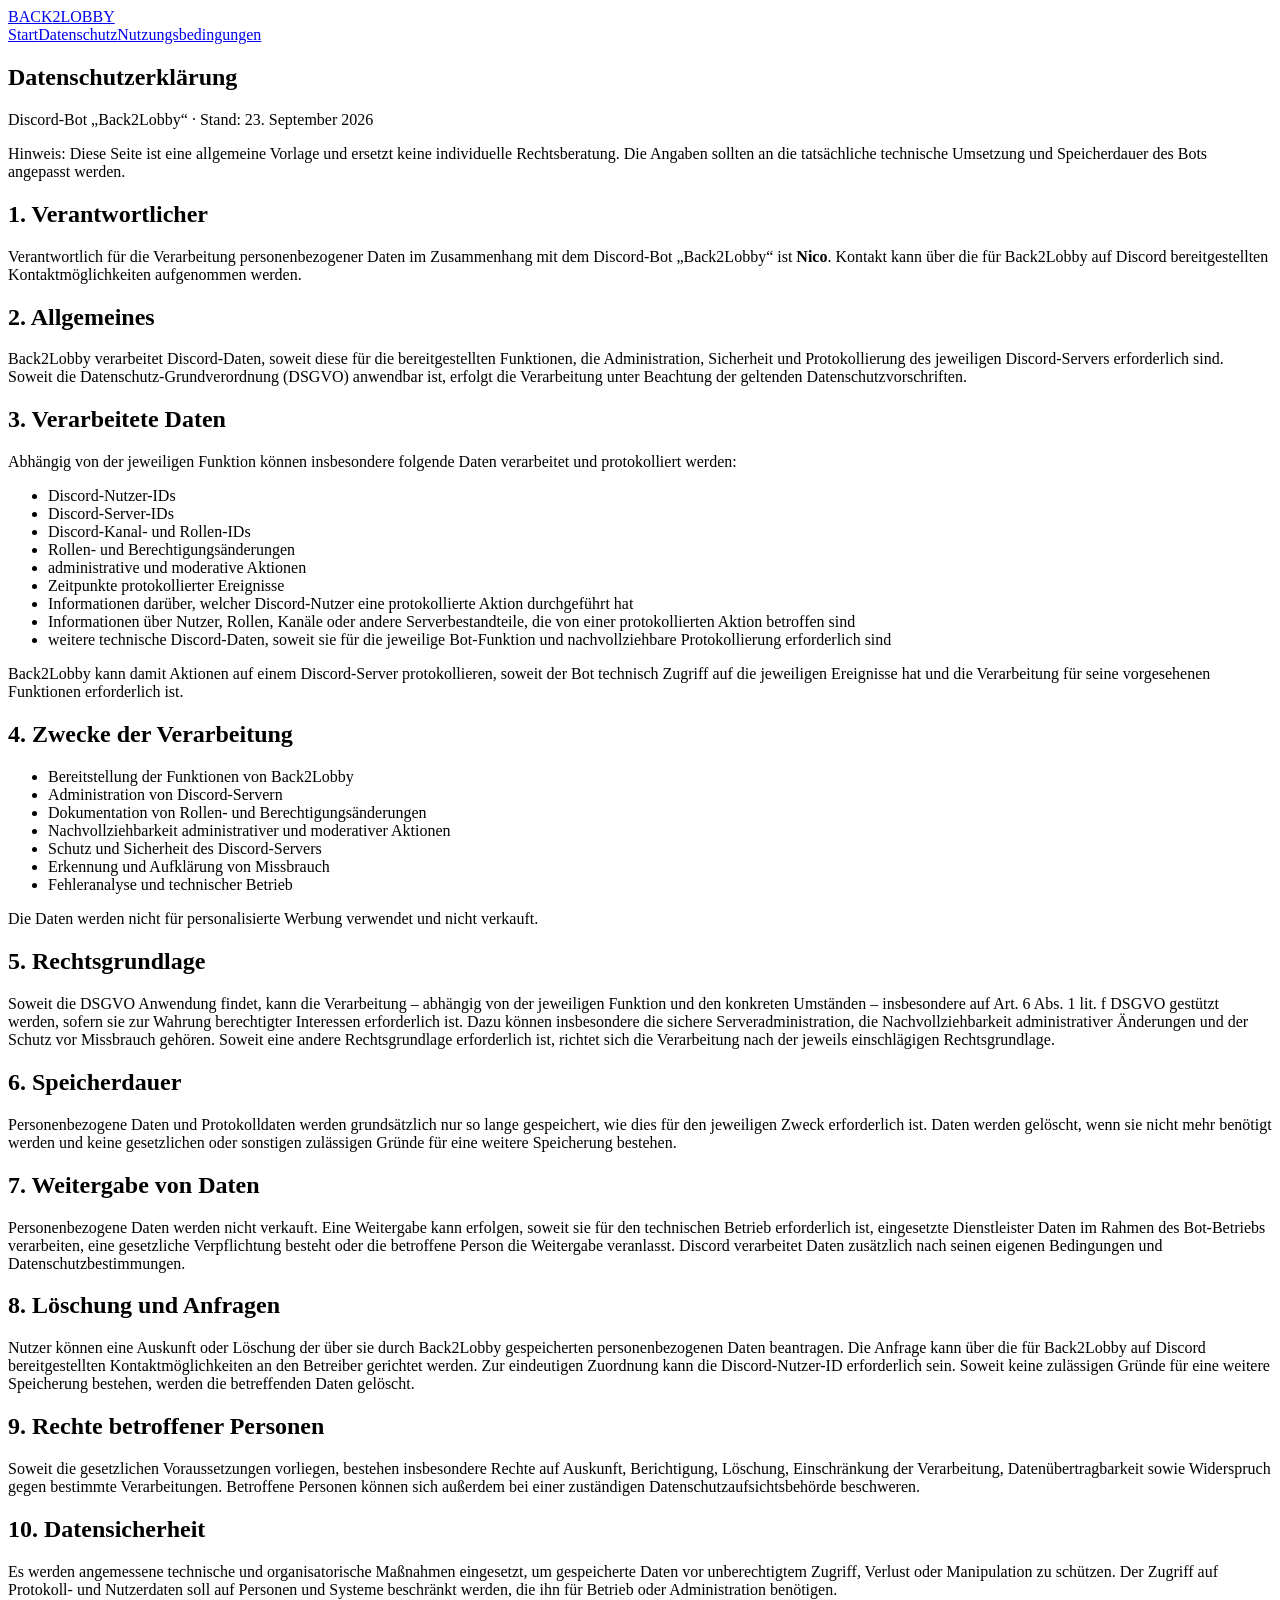
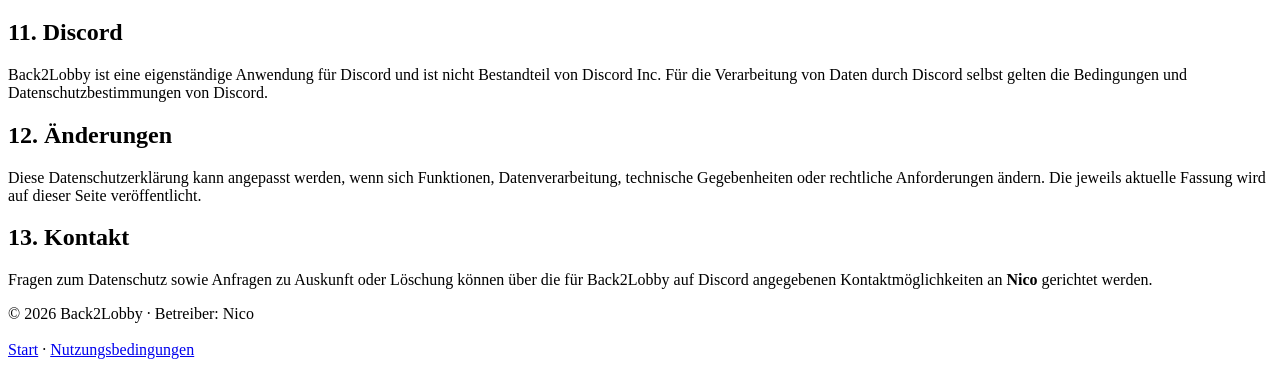
==== datenschutz.html @ cc1af465 "Add files via upload" ====
<!doctype html>
<html lang="de"><head><meta charset="utf-8"><meta name="viewport" content="width=device-width,initial-scale=1">
<title>Datenschutzerklärung – Back2Lobby</title><link rel="stylesheet" href="style.css"></head>
<body><header><div class="nav"><a class="brand" href="index.html">BACK<span>2LOBBY</span></a><nav><a href="index.html">Start</a><a class="active" href="datenschutz.html">Datenschutz</a><a href="nutzungsbedingungen.html">Nutzungsbedingungen</a></nav></div></header>
<main><article class="legal">
<h1>Datenschutz<span class="gradient">erklärung</span></h1><div class="meta">Discord-Bot „Back2Lobby“ · Stand: 23. September 2026</div>
<p class="notice">Hinweis: Diese Seite ist eine allgemeine Vorlage und ersetzt keine individuelle Rechtsberatung. Die Angaben sollten an die tatsächliche technische Umsetzung und Speicherdauer des Bots angepasst werden.</p>

<h2>1. Verantwortlicher</h2><p>Verantwortlich für die Verarbeitung personenbezogener Daten im Zusammenhang mit dem Discord-Bot „Back2Lobby“ ist <strong>Nico</strong>. Kontakt kann über die für Back2Lobby auf Discord bereitgestellten Kontaktmöglichkeiten aufgenommen werden.</p>

<h2>2. Allgemeines</h2><p>Back2Lobby verarbeitet Discord-Daten, soweit diese für die bereitgestellten Funktionen, die Administration, Sicherheit und Protokollierung des jeweiligen Discord-Servers erforderlich sind. Soweit die Datenschutz-Grundverordnung (DSGVO) anwendbar ist, erfolgt die Verarbeitung unter Beachtung der geltenden Datenschutzvorschriften.</p>

<h2>3. Verarbeitete Daten</h2><p>Abhängig von der jeweiligen Funktion können insbesondere folgende Daten verarbeitet und protokolliert werden:</p>
<ul><li>Discord-Nutzer-IDs</li><li>Discord-Server-IDs</li><li>Discord-Kanal- und Rollen-IDs</li><li>Rollen- und Berechtigungsänderungen</li><li>administrative und moderative Aktionen</li><li>Zeitpunkte protokollierter Ereignisse</li><li>Informationen darüber, welcher Discord-Nutzer eine protokollierte Aktion durchgeführt hat</li><li>Informationen über Nutzer, Rollen, Kanäle oder andere Serverbestandteile, die von einer protokollierten Aktion betroffen sind</li><li>weitere technische Discord-Daten, soweit sie für die jeweilige Bot-Funktion und nachvollziehbare Protokollierung erforderlich sind</li></ul>
<p>Back2Lobby kann damit Aktionen auf einem Discord-Server protokollieren, soweit der Bot technisch Zugriff auf die jeweiligen Ereignisse hat und die Verarbeitung für seine vorgesehenen Funktionen erforderlich ist.</p>

<h2>4. Zwecke der Verarbeitung</h2><ul><li>Bereitstellung der Funktionen von Back2Lobby</li><li>Administration von Discord-Servern</li><li>Dokumentation von Rollen- und Berechtigungsänderungen</li><li>Nachvollziehbarkeit administrativer und moderativer Aktionen</li><li>Schutz und Sicherheit des Discord-Servers</li><li>Erkennung und Aufklärung von Missbrauch</li><li>Fehleranalyse und technischer Betrieb</li></ul>
<p>Die Daten werden nicht für personalisierte Werbung verwendet und nicht verkauft.</p>

<h2>5. Rechtsgrundlage</h2><p>Soweit die DSGVO Anwendung findet, kann die Verarbeitung – abhängig von der jeweiligen Funktion und den konkreten Umständen – insbesondere auf Art. 6 Abs. 1 lit. f DSGVO gestützt werden, sofern sie zur Wahrung berechtigter Interessen erforderlich ist. Dazu können insbesondere die sichere Serveradministration, die Nachvollziehbarkeit administrativer Änderungen und der Schutz vor Missbrauch gehören. Soweit eine andere Rechtsgrundlage erforderlich ist, richtet sich die Verarbeitung nach der jeweils einschlägigen Rechtsgrundlage.</p>

<h2>6. Speicherdauer</h2><p>Personenbezogene Daten und Protokolldaten werden grundsätzlich nur so lange gespeichert, wie dies für den jeweiligen Zweck erforderlich ist. Daten werden gelöscht, wenn sie nicht mehr benötigt werden und keine gesetzlichen oder sonstigen zulässigen Gründe für eine weitere Speicherung bestehen.</p>

<h2>7. Weitergabe von Daten</h2><p>Personenbezogene Daten werden nicht verkauft. Eine Weitergabe kann erfolgen, soweit sie für den technischen Betrieb erforderlich ist, eingesetzte Dienstleister Daten im Rahmen des Bot-Betriebs verarbeiten, eine gesetzliche Verpflichtung besteht oder die betroffene Person die Weitergabe veranlasst. Discord verarbeitet Daten zusätzlich nach seinen eigenen Bedingungen und Datenschutzbestimmungen.</p>

<h2>8. Löschung und Anfragen</h2><p>Nutzer können eine Auskunft oder Löschung der über sie durch Back2Lobby gespeicherten personenbezogenen Daten beantragen. Die Anfrage kann über die für Back2Lobby auf Discord bereitgestellten Kontaktmöglichkeiten an den Betreiber gerichtet werden. Zur eindeutigen Zuordnung kann die Discord-Nutzer-ID erforderlich sein. Soweit keine zulässigen Gründe für eine weitere Speicherung bestehen, werden die betreffenden Daten gelöscht.</p>

<h2>9. Rechte betroffener Personen</h2><p>Soweit die gesetzlichen Voraussetzungen vorliegen, bestehen insbesondere Rechte auf Auskunft, Berichtigung, Löschung, Einschränkung der Verarbeitung, Datenübertragbarkeit sowie Widerspruch gegen bestimmte Verarbeitungen. Betroffene Personen können sich außerdem bei einer zuständigen Datenschutzaufsichtsbehörde beschweren.</p>

<h2>10. Datensicherheit</h2><p>Es werden angemessene technische und organisatorische Maßnahmen eingesetzt, um gespeicherte Daten vor unberechtigtem Zugriff, Verlust oder Manipulation zu schützen. Der Zugriff auf Protokoll- und Nutzerdaten soll auf Personen und Systeme beschränkt werden, die ihn für Betrieb oder Administration benötigen.</p>

<h2>11. Discord</h2><p>Back2Lobby ist eine eigenständige Anwendung für Discord und ist nicht Bestandteil von Discord Inc. Für die Verarbeitung von Daten durch Discord selbst gelten die Bedingungen und Datenschutzbestimmungen von Discord.</p>

<h2>12. Änderungen</h2><p>Diese Datenschutzerklärung kann angepasst werden, wenn sich Funktionen, Datenverarbeitung, technische Gegebenheiten oder rechtliche Anforderungen ändern. Die jeweils aktuelle Fassung wird auf dieser Seite veröffentlicht.</p>

<h2>13. Kontakt</h2><p>Fragen zum Datenschutz sowie Anfragen zu Auskunft oder Löschung können über die für Back2Lobby auf Discord angegebenen Kontaktmöglichkeiten an <strong>Nico</strong> gerichtet werden.</p>
</article></main><footer>© 2026 Back2Lobby · Betreiber: Nico<br><br><a href="index.html">Start</a> · <a href="nutzungsbedingungen.html">Nutzungsbedingungen</a></footer></body></html>
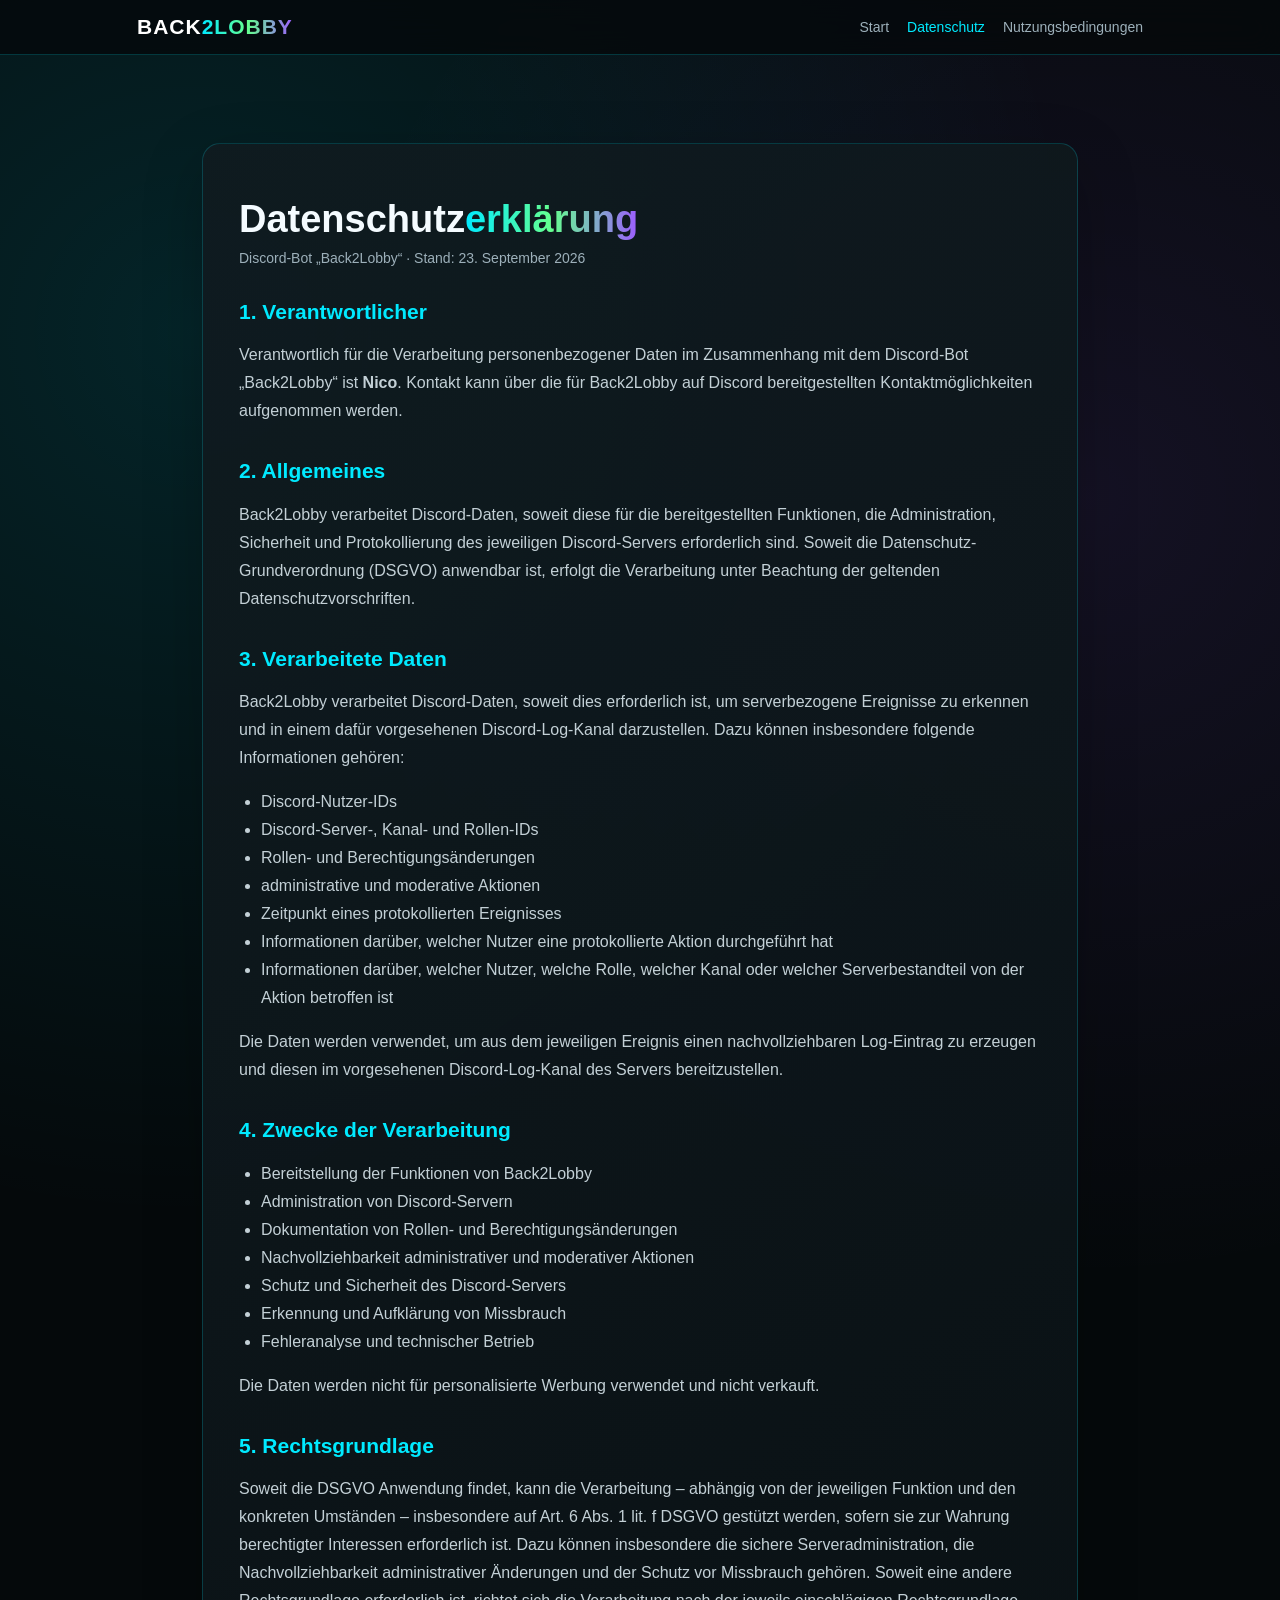
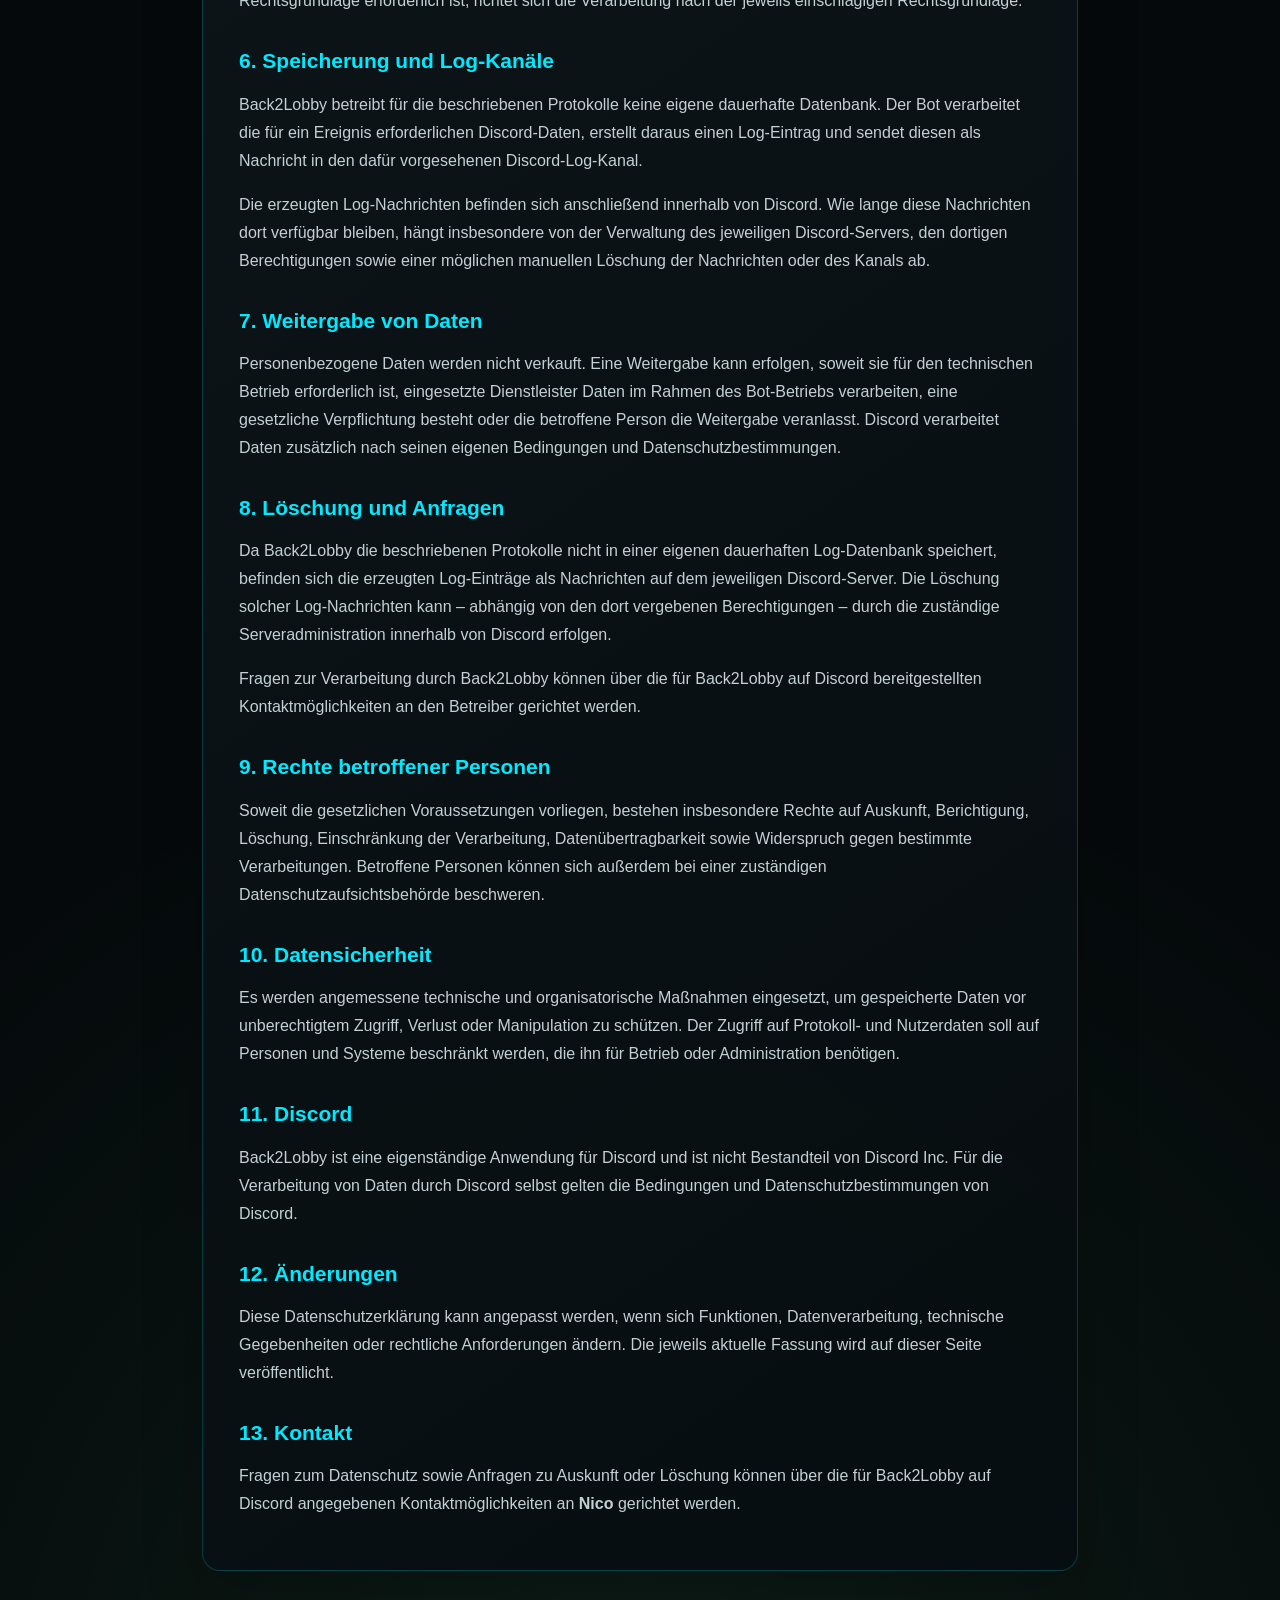
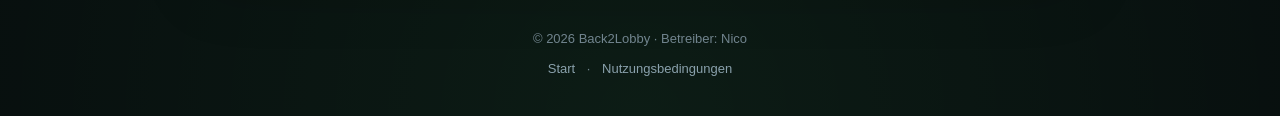
==== commit c40e9620: "Add files via upload" ====
--- a/datenschutz.html
+++ b/datenschutz.html
@@ -4,26 +4,37 @@
 <body><header><div class="nav"><a class="brand" href="index.html">BACK<span>2LOBBY</span></a><nav><a href="index.html">Start</a><a class="active" href="datenschutz.html">Datenschutz</a><a href="nutzungsbedingungen.html">Nutzungsbedingungen</a></nav></div></header>
 <main><article class="legal">
 <h1>Datenschutz<span class="gradient">erklärung</span></h1><div class="meta">Discord-Bot „Back2Lobby“ · Stand: 23. September 2026</div>
-<p class="notice">Hinweis: Diese Seite ist eine allgemeine Vorlage und ersetzt keine individuelle Rechtsberatung. Die Angaben sollten an die tatsächliche technische Umsetzung und Speicherdauer des Bots angepasst werden.</p>
-
 <h2>1. Verantwortlicher</h2><p>Verantwortlich für die Verarbeitung personenbezogener Daten im Zusammenhang mit dem Discord-Bot „Back2Lobby“ ist <strong>Nico</strong>. Kontakt kann über die für Back2Lobby auf Discord bereitgestellten Kontaktmöglichkeiten aufgenommen werden.</p>
 
 <h2>2. Allgemeines</h2><p>Back2Lobby verarbeitet Discord-Daten, soweit diese für die bereitgestellten Funktionen, die Administration, Sicherheit und Protokollierung des jeweiligen Discord-Servers erforderlich sind. Soweit die Datenschutz-Grundverordnung (DSGVO) anwendbar ist, erfolgt die Verarbeitung unter Beachtung der geltenden Datenschutzvorschriften.</p>
 
-<h2>3. Verarbeitete Daten</h2><p>Abhängig von der jeweiligen Funktion können insbesondere folgende Daten verarbeitet und protokolliert werden:</p>
-<ul><li>Discord-Nutzer-IDs</li><li>Discord-Server-IDs</li><li>Discord-Kanal- und Rollen-IDs</li><li>Rollen- und Berechtigungsänderungen</li><li>administrative und moderative Aktionen</li><li>Zeitpunkte protokollierter Ereignisse</li><li>Informationen darüber, welcher Discord-Nutzer eine protokollierte Aktion durchgeführt hat</li><li>Informationen über Nutzer, Rollen, Kanäle oder andere Serverbestandteile, die von einer protokollierten Aktion betroffen sind</li><li>weitere technische Discord-Daten, soweit sie für die jeweilige Bot-Funktion und nachvollziehbare Protokollierung erforderlich sind</li></ul>
-<p>Back2Lobby kann damit Aktionen auf einem Discord-Server protokollieren, soweit der Bot technisch Zugriff auf die jeweiligen Ereignisse hat und die Verarbeitung für seine vorgesehenen Funktionen erforderlich ist.</p>
+<h2>3. Verarbeitete Daten</h2>
+<p>Back2Lobby verarbeitet Discord-Daten, soweit dies erforderlich ist, um serverbezogene Ereignisse zu erkennen und in einem dafür vorgesehenen Discord-Log-Kanal darzustellen. Dazu können insbesondere folgende Informationen gehören:</p>
+<ul>
+<li>Discord-Nutzer-IDs</li>
+<li>Discord-Server-, Kanal- und Rollen-IDs</li>
+<li>Rollen- und Berechtigungsänderungen</li>
+<li>administrative und moderative Aktionen</li>
+<li>Zeitpunkt eines protokollierten Ereignisses</li>
+<li>Informationen darüber, welcher Nutzer eine protokollierte Aktion durchgeführt hat</li>
+<li>Informationen darüber, welcher Nutzer, welche Rolle, welcher Kanal oder welcher Serverbestandteil von der Aktion betroffen ist</li>
+</ul>
+<p>Die Daten werden verwendet, um aus dem jeweiligen Ereignis einen nachvollziehbaren Log-Eintrag zu erzeugen und diesen im vorgesehenen Discord-Log-Kanal des Servers bereitzustellen.</p>
 
 <h2>4. Zwecke der Verarbeitung</h2><ul><li>Bereitstellung der Funktionen von Back2Lobby</li><li>Administration von Discord-Servern</li><li>Dokumentation von Rollen- und Berechtigungsänderungen</li><li>Nachvollziehbarkeit administrativer und moderativer Aktionen</li><li>Schutz und Sicherheit des Discord-Servers</li><li>Erkennung und Aufklärung von Missbrauch</li><li>Fehleranalyse und technischer Betrieb</li></ul>
 <p>Die Daten werden nicht für personalisierte Werbung verwendet und nicht verkauft.</p>
 
 <h2>5. Rechtsgrundlage</h2><p>Soweit die DSGVO Anwendung findet, kann die Verarbeitung – abhängig von der jeweiligen Funktion und den konkreten Umständen – insbesondere auf Art. 6 Abs. 1 lit. f DSGVO gestützt werden, sofern sie zur Wahrung berechtigter Interessen erforderlich ist. Dazu können insbesondere die sichere Serveradministration, die Nachvollziehbarkeit administrativer Änderungen und der Schutz vor Missbrauch gehören. Soweit eine andere Rechtsgrundlage erforderlich ist, richtet sich die Verarbeitung nach der jeweils einschlägigen Rechtsgrundlage.</p>
 
-<h2>6. Speicherdauer</h2><p>Personenbezogene Daten und Protokolldaten werden grundsätzlich nur so lange gespeichert, wie dies für den jeweiligen Zweck erforderlich ist. Daten werden gelöscht, wenn sie nicht mehr benötigt werden und keine gesetzlichen oder sonstigen zulässigen Gründe für eine weitere Speicherung bestehen.</p>
+<h2>6. Speicherung und Log-Kanäle</h2>
+<p>Back2Lobby betreibt für die beschriebenen Protokolle keine eigene dauerhafte Datenbank. Der Bot verarbeitet die für ein Ereignis erforderlichen Discord-Daten, erstellt daraus einen Log-Eintrag und sendet diesen als Nachricht in den dafür vorgesehenen Discord-Log-Kanal.</p>
+<p>Die erzeugten Log-Nachrichten befinden sich anschließend innerhalb von Discord. Wie lange diese Nachrichten dort verfügbar bleiben, hängt insbesondere von der Verwaltung des jeweiligen Discord-Servers, den dortigen Berechtigungen sowie einer möglichen manuellen Löschung der Nachrichten oder des Kanals ab.</p>
 
 <h2>7. Weitergabe von Daten</h2><p>Personenbezogene Daten werden nicht verkauft. Eine Weitergabe kann erfolgen, soweit sie für den technischen Betrieb erforderlich ist, eingesetzte Dienstleister Daten im Rahmen des Bot-Betriebs verarbeiten, eine gesetzliche Verpflichtung besteht oder die betroffene Person die Weitergabe veranlasst. Discord verarbeitet Daten zusätzlich nach seinen eigenen Bedingungen und Datenschutzbestimmungen.</p>
 
-<h2>8. Löschung und Anfragen</h2><p>Nutzer können eine Auskunft oder Löschung der über sie durch Back2Lobby gespeicherten personenbezogenen Daten beantragen. Die Anfrage kann über die für Back2Lobby auf Discord bereitgestellten Kontaktmöglichkeiten an den Betreiber gerichtet werden. Zur eindeutigen Zuordnung kann die Discord-Nutzer-ID erforderlich sein. Soweit keine zulässigen Gründe für eine weitere Speicherung bestehen, werden die betreffenden Daten gelöscht.</p>
+<h2>8. Löschung und Anfragen</h2>
+<p>Da Back2Lobby die beschriebenen Protokolle nicht in einer eigenen dauerhaften Log-Datenbank speichert, befinden sich die erzeugten Log-Einträge als Nachrichten auf dem jeweiligen Discord-Server. Die Löschung solcher Log-Nachrichten kann – abhängig von den dort vergebenen Berechtigungen – durch die zuständige Serveradministration innerhalb von Discord erfolgen.</p>
+<p>Fragen zur Verarbeitung durch Back2Lobby können über die für Back2Lobby auf Discord bereitgestellten Kontaktmöglichkeiten an den Betreiber gerichtet werden.</p>
 
 <h2>9. Rechte betroffener Personen</h2><p>Soweit die gesetzlichen Voraussetzungen vorliegen, bestehen insbesondere Rechte auf Auskunft, Berichtigung, Löschung, Einschränkung der Verarbeitung, Datenübertragbarkeit sowie Widerspruch gegen bestimmte Verarbeitungen. Betroffene Personen können sich außerdem bei einer zuständigen Datenschutzaufsichtsbehörde beschweren.</p>
 
--- a/style.css
+++ b/style.css
@@ -0,0 +1,53 @@
+
+:root{
+  --bg:#05090b;--panel:#0b1216;--panel2:#101b20;--text:#f4fbff;--muted:#9db0ba;
+  --cyan:#00eaff;--green:#65ff8f;--purple:#9d5cff;--line:rgba(0,234,255,.20);
+}
+*{box-sizing:border-box}
+html{scroll-behavior:smooth}
+body{
+  margin:0;color:var(--text);font-family:Inter,Segoe UI,Arial,sans-serif;
+  background:
+    radial-gradient(circle at 15% 10%,rgba(0,234,255,.12),transparent 28%),
+    radial-gradient(circle at 85% 15%,rgba(157,92,255,.10),transparent 26%),
+    radial-gradient(circle at 50% 100%,rgba(101,255,143,.08),transparent 30%),
+    var(--bg); min-height:100vh;
+}
+body:before{
+  content:"";position:fixed;inset:0;pointer-events:none;opacity:.13;
+  background-image:linear-gradient(rgba(255,255,255,.025) 1px,transparent 1px),
+                   linear-gradient(90deg,rgba(255,255,255,.025) 1px,transparent 1px);
+  background-size:32px 32px;
+}
+header{
+  position:sticky;top:0;z-index:10;backdrop-filter:blur(14px);
+  background:rgba(5,9,11,.82);border-bottom:1px solid var(--line);
+}
+.nav{max-width:1050px;margin:auto;padding:15px 22px;display:flex;align-items:center;justify-content:space-between;gap:20px}
+.brand{font-weight:900;letter-spacing:1px;font-size:21px;text-decoration:none;color:white}
+.brand span{background:linear-gradient(90deg,var(--cyan),var(--green),var(--purple));-webkit-background-clip:text;color:transparent}
+nav a{color:var(--muted);text-decoration:none;margin-left:18px;font-size:14px}
+nav a:hover,nav a.active{color:var(--cyan)}
+main{max-width:920px;margin:auto;padding:70px 22px 60px}
+.hero{text-align:center;padding:55px 20px 35px}
+.badge{display:inline-block;border:1px solid rgba(0,234,255,.35);background:rgba(0,234,255,.07);color:var(--cyan);padding:7px 12px;border-radius:999px;font-size:12px;letter-spacing:1.4px;text-transform:uppercase}
+h1{font-size:clamp(38px,7vw,72px);margin:20px 0 12px;line-height:1}
+.gradient{background:linear-gradient(90deg,var(--cyan),var(--green),var(--purple));-webkit-background-clip:text;color:transparent}
+.lead{max-width:700px;margin:0 auto;color:var(--muted);font-size:18px;line-height:1.7}
+.grid{display:grid;grid-template-columns:repeat(2,1fr);gap:18px;margin-top:40px}
+.card,.legal{
+  background:linear-gradient(145deg,rgba(16,27,32,.92),rgba(7,13,16,.94));
+  border:1px solid var(--line);border-radius:18px;padding:28px;
+  box-shadow:0 18px 60px rgba(0,0,0,.22);
+}
+.card h2{margin-top:0}.card p{color:var(--muted);line-height:1.65}
+.button{display:inline-block;margin-top:10px;padding:11px 16px;border-radius:10px;text-decoration:none;font-weight:700;color:#001014;background:linear-gradient(90deg,var(--cyan),var(--green))}
+.legal{padding:36px;margin-top:18px}
+.legal h1{font-size:38px}.legal h2{font-size:21px;margin-top:34px;color:var(--cyan)}
+.legal p,.legal li{color:#c3d0d6;line-height:1.75}
+.legal ul{padding-left:22px}
+.meta{color:var(--muted);font-size:14px;margin-bottom:28px}
+.notice{border-left:3px solid var(--purple);padding:12px 16px;background:rgba(157,92,255,.07);color:#d9c9ff;border-radius:0 10px 10px 0}
+footer{max-width:920px;margin:auto;padding:0 22px 40px;color:#71848e;font-size:13px;text-align:center}
+footer a{color:#8aa1ac;text-decoration:none;margin:0 8px}
+@media(max-width:700px){.grid{grid-template-columns:1fr}.nav{align-items:flex-start;flex-direction:column}nav a{margin:0 14px 0 0}.legal{padding:23px}main{padding-top:35px}}
